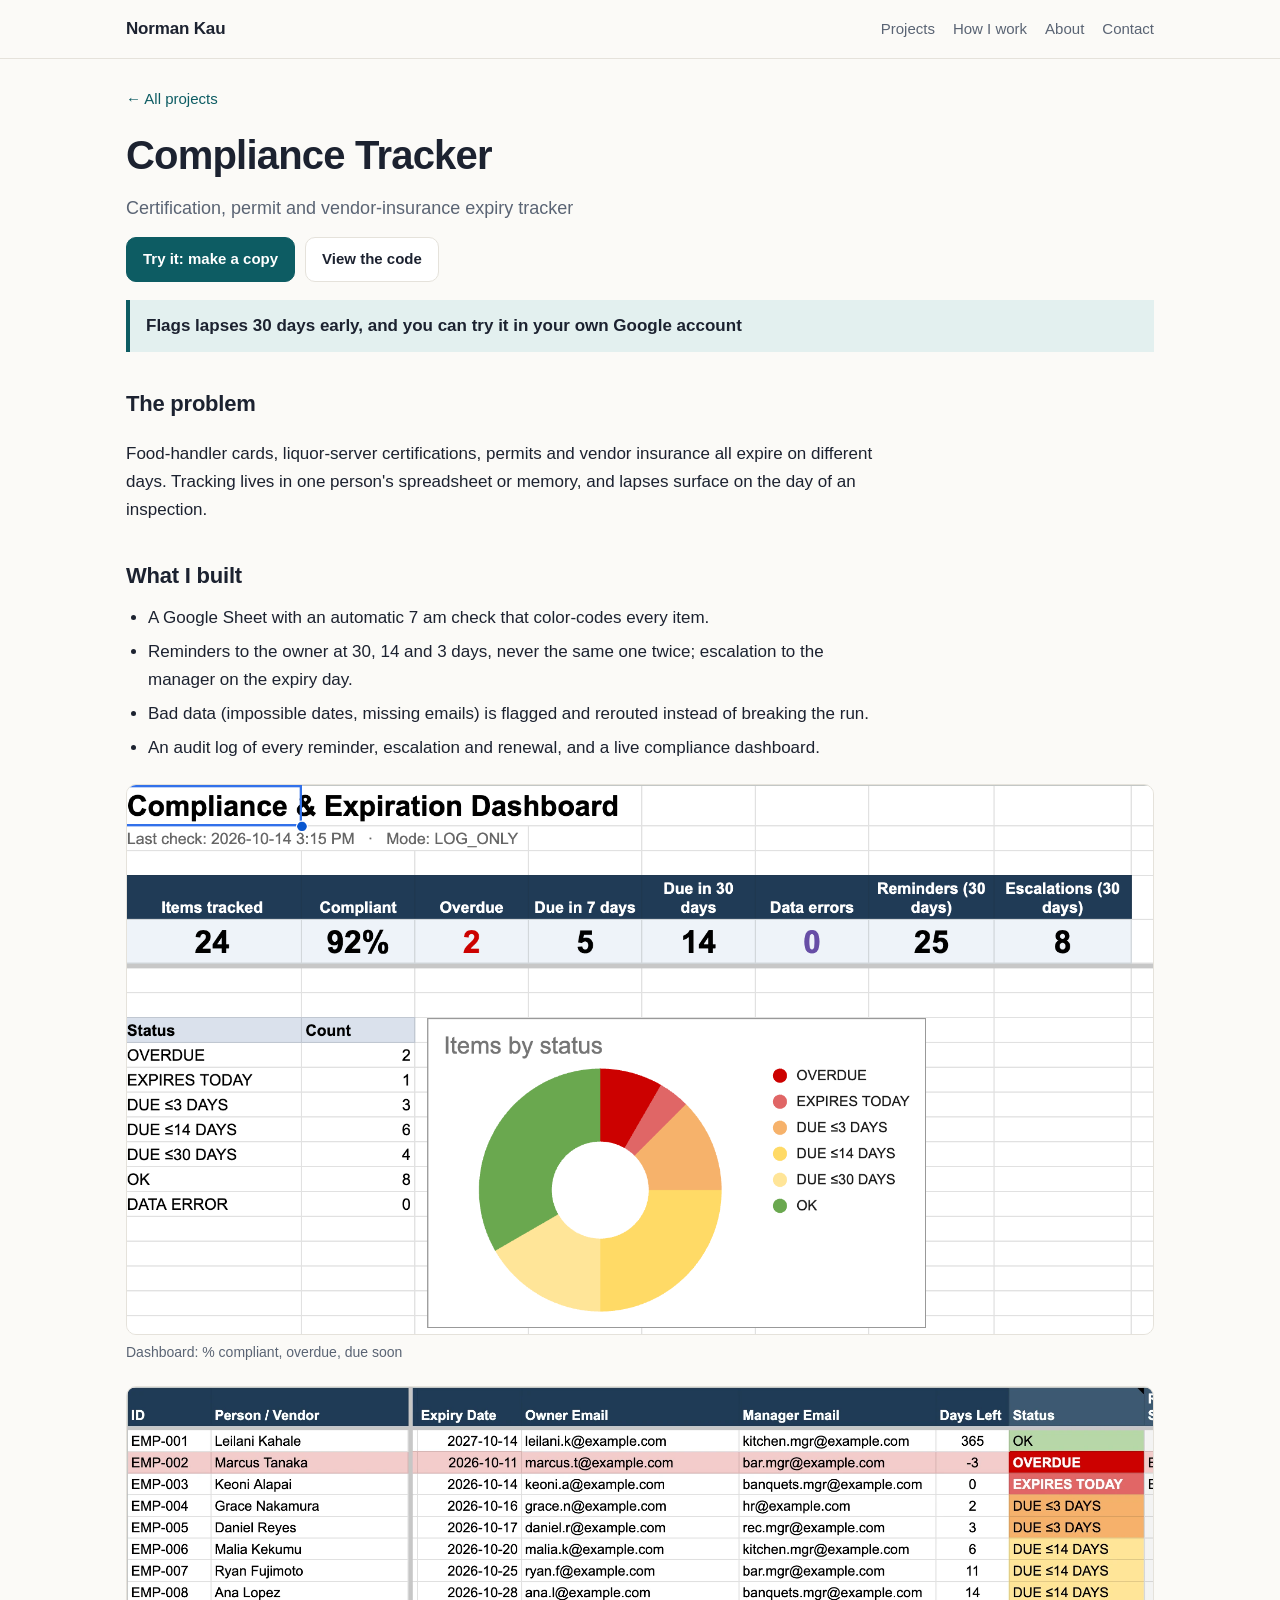
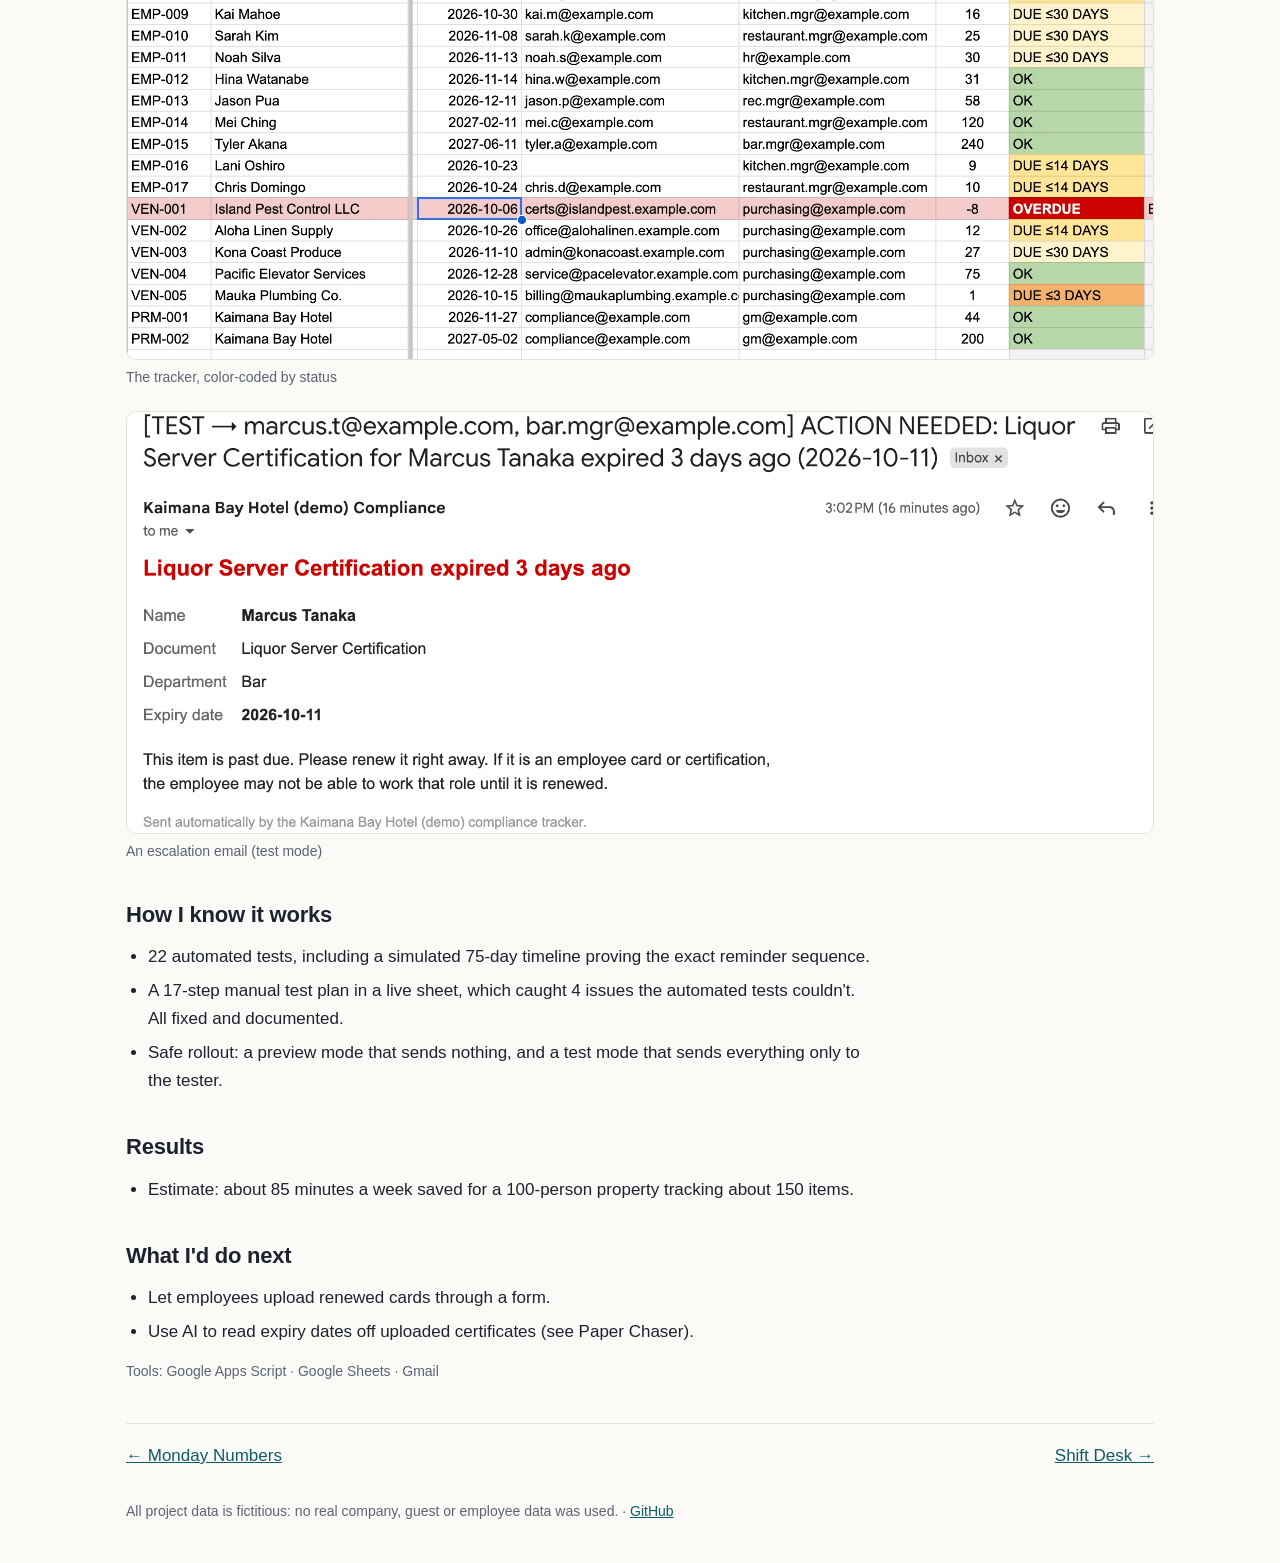
==== projects/compliance-tracker.html @ cc1967d3 "Portfolio site: home page and five project pages, generated from content.py Co-Authored-By: Claude O" ====
<!doctype html>
<html lang="en">
<head>
<meta charset="utf-8">
<meta name="viewport" content="width=device-width, initial-scale=1">
<title>Compliance Tracker · Norman Kau</title>
<meta name="description" content="Certification, permit and vendor-insurance expiry tracker">
<meta property="og:title" content="Compliance Tracker · Norman Kau">
<meta property="og:description" content="Certification, permit and vendor-insurance expiry tracker">
<link rel="stylesheet" href="../assets/style.css">
</head>
<body>
<header class="top"><div class="wrap">
  <a class="name" href="../index.html">Norman Kau</a>
  <nav><a href="../index.html#projects">Projects</a><a class="hide-sm" href="../index.html#how">How I work</a><a class="hide-sm" href="../index.html#about">About</a><a href="../index.html#contact">Contact</a></nav>
</div></header>
<main>

<div class="wrap project">
  <div class="crumbs"><a href="../index.html#projects">← All projects</a></div>
  <h1>Compliance Tracker</h1>
  <p class="tag">Certification, permit and vendor-insurance expiry tracker</p>
  <div class="buttons"><a class="btn primary" href="https://docs.google.com/spreadsheets/d/1eqmTiSv_Z3JL1mqJYDSq0thiGa12MsO5jR1klJnoUdo/copy">Try it: make a copy</a><a class="btn" href="https://github.com/NormStormm/compliance-tracker">View the code</a></div>
  <div class="result-box">Flags lapses 30 days early, and you can try it in your own Google account</div>
  <div class="prose">
    <h2>The problem</h2><p>Food-handler cards, liquor-server certifications, permits and vendor insurance all expire on different days. Tracking lives in one person&#x27;s spreadsheet or memory, and lapses surface on the day of an inspection.</p>
    <h2>What I built</h2><ul><li>A Google Sheet with an automatic 7 am check that color-codes every item.</li><li>Reminders to the owner at 30, 14 and 3 days, never the same one twice; escalation to the manager on the expiry day.</li><li>Bad data (impossible dates, missing emails) is flagged and rerouted instead of breaking the run.</li><li>An audit log of every reminder, escalation and renewal, and a live compliance dashboard.</li></ul>
  </div>
  <figure><img src="../assets/img/compliance-dashboard.png" alt="Dashboard: % compliant, overdue, due soon" loading="lazy"><figcaption>Dashboard: % compliant, overdue, due soon</figcaption></figure><figure><img src="../assets/img/compliance-tracker.webp" alt="The tracker, color-coded by status" loading="lazy"><figcaption>The tracker, color-coded by status</figcaption></figure><figure><img src="../assets/img/compliance-escalation-email.png" alt="An escalation email (test mode)" loading="lazy"><figcaption>An escalation email (test mode)</figcaption></figure>
  <div class="prose">
    <h2>How I know it works</h2><ul><li>22 automated tests, including a simulated 75-day timeline proving the exact reminder sequence.</li><li>A 17-step manual test plan in a live sheet, which caught 4 issues the automated tests couldn&#x27;t. All fixed and documented.</li><li>Safe rollout: a preview mode that sends nothing, and a test mode that sends everything only to the tester.</li></ul>
    <h2>Results</h2><ul><li>Estimate: about 85 minutes a week saved for a 100-person property tracking about 150 items.</li></ul>
    <h2>What I'd do next</h2><ul><li>Let employees upload renewed cards through a form.</li><li>Use AI to read expiry dates off uploaded certificates (see Paper Chaser).</li></ul>
    <p class="note">Tools: Google Apps Script · Google Sheets · Gmail</p>
  </div>
  <div class="next-prev"><a href="monday-numbers.html">← Monday Numbers</a><a href="shift-desk.html">Shift Desk →</a></div>
</div>
</main>
<footer><div class="wrap">All project data is fictitious: no real company, guest or employee data was used. · <a href="https://github.com/NormStormm">GitHub</a></div></footer>
</body>
</html>
---- assets/style.css ----
:root {
  --bg: #fbfaf7; --surface: #ffffff; --ink: #1c2230; --muted: #5a6474; --line: #e5e2db;
  --accent: #0d5c63; --accent-ink: #ffffff; --accent-soft: #e3f0ef; --chip: #f1efe9;
  --radius: 10px; --max: 1060px;
}
@media (prefers-color-scheme: dark) {
  :root:not([data-theme="light"]) {
    --bg: #121519; --surface: #1a1e24; --ink: #e9ecf0; --muted: #a2abb8; --line: #2a3039;
    --accent: #5fc1c7; --accent-ink: #0b1316; --accent-soft: #1d3234; --chip: #222831;
  }
}
* { box-sizing: border-box; }
html { scroll-behavior: smooth; }
body { margin: 0; background: var(--bg); color: var(--ink); font: 17px/1.65 -apple-system, BlinkMacSystemFont, "Segoe UI", Roboto, Helvetica, Arial, sans-serif; }
a { color: var(--accent); }
img { max-width: 100%; display: block; }
.wrap { max-width: var(--max); margin: 0 auto; padding: 0 16px; }

header.top { position: sticky; top: 0; z-index: 5; background: color-mix(in srgb, var(--bg) 92%, transparent); backdrop-filter: blur(6px); border-bottom: 1px solid var(--line); }
header.top .wrap { display: flex; align-items: center; justify-content: space-between; gap: 12px; height: 58px; }
header.top .name { font-weight: 650; text-decoration: none; color: var(--ink); letter-spacing: -.01em; }
header.top nav { display: flex; gap: 18px; font-size: 15px; }
header.top nav a { color: var(--muted); text-decoration: none; }
header.top nav a:hover { color: var(--ink); }
@media (max-width: 640px) { header.top nav a.hide-sm { display: none; } }

.hero { padding: 64px 0 40px; }
.hero h1 { font-size: clamp(30px, 5vw, 46px); line-height: 1.15; letter-spacing: -.02em; margin: 0 0 14px; max-width: 18em; }
.hero .sub { color: var(--muted); margin: 0 0 18px; font-size: 16px; }
.hero .intro { max-width: 40em; margin: 0 0 24px; }
.buttons { display: flex; flex-wrap: wrap; gap: 10px; }
.btn { display: inline-block; padding: 9px 16px; border-radius: var(--radius); border: 1px solid var(--line); background: var(--surface); color: var(--ink); text-decoration: none; font-size: 15px; font-weight: 550; }
.btn:hover { border-color: var(--accent); }
.btn.primary { background: var(--accent); color: var(--accent-ink); border-color: var(--accent); }

section { padding: 36px 0; scroll-margin-top: 64px; }
h2 { font-size: 26px; letter-spacing: -.01em; margin: 0 0 18px; }
.cards { display: grid; grid-template-columns: repeat(auto-fill, minmax(300px, 1fr)); gap: 18px; }
.card { background: var(--surface); border: 1px solid var(--line); border-radius: 14px; overflow: hidden; text-decoration: none; color: var(--ink); display: flex; flex-direction: column; transition: border-color .15s, transform .15s; }
.card:hover { border-color: var(--accent); transform: translateY(-2px); }
.card .thumb { aspect-ratio: 16 / 9; background: var(--chip); overflow: hidden; border-bottom: 1px solid var(--line); }
.card .thumb img { width: 100%; height: 100%; object-fit: cover; object-position: top left; }
.card .body { padding: 14px 16px 16px; display: flex; flex-direction: column; gap: 6px; flex: 1; }
.card h3 { margin: 0; font-size: 19px; }
.card .tag { color: var(--muted); font-size: 14px; margin: 0; }
.card .result { margin: 4px 0 6px; font-size: 15.5px; font-weight: 550; }
.chips { display: flex; flex-wrap: wrap; gap: 6px; margin-top: auto; padding-top: 6px; }
.chips span { font-size: 12.5px; background: var(--chip); color: var(--muted); padding: 2px 9px; border-radius: 999px; }

.steps { display: grid; grid-template-columns: repeat(auto-fit, minmax(190px, 1fr)); gap: 14px; counter-reset: step; }
.step { background: var(--surface); border: 1px solid var(--line); border-radius: 12px; padding: 14px 16px; }
.step b { display: block; margin-bottom: 4px; }
.step b::before { counter-increment: step; content: counter(step) ". "; color: var(--accent); }
.step p { margin: 0; color: var(--muted); font-size: 15px; }

.about p { max-width: 42em; }
.contact { background: var(--accent-soft); border-radius: 14px; padding: 22px; }
.contact p { margin: 0 0 12px; }
footer { padding: 30px 0 40px; color: var(--muted); font-size: 14px; }

/* project pages */
.crumbs { padding-top: 28px; font-size: 15px; }
.crumbs a { text-decoration: none; }
.project h1 { font-size: clamp(28px, 4.5vw, 40px); margin: 10px 0 6px; letter-spacing: -.02em; }
.project .tag { color: var(--muted); margin: 0 0 14px; font-size: 18px; }
.project .result-box { background: var(--accent-soft); border-left: 4px solid var(--accent); padding: 12px 16px; border-radius: 0; margin: 18px 0 22px; font-weight: 600; }
.project h2 { font-size: 22px; margin: 34px 0 10px; }
.project ul { padding-left: 22px; margin: 0; }
.project li { margin: 6px 0; }
.project .prose { max-width: 44em; }
figure { margin: 22px 0; }
figure img { border: 1px solid var(--line); border-radius: 10px; background: #fff; }
figcaption { color: var(--muted); font-size: 14px; margin-top: 6px; }
.note { color: var(--muted); font-size: 14px; }
.next-prev { display: flex; justify-content: space-between; gap: 12px; flex-wrap: wrap; border-top: 1px solid var(--line); margin-top: 40px; padding-top: 18px; }
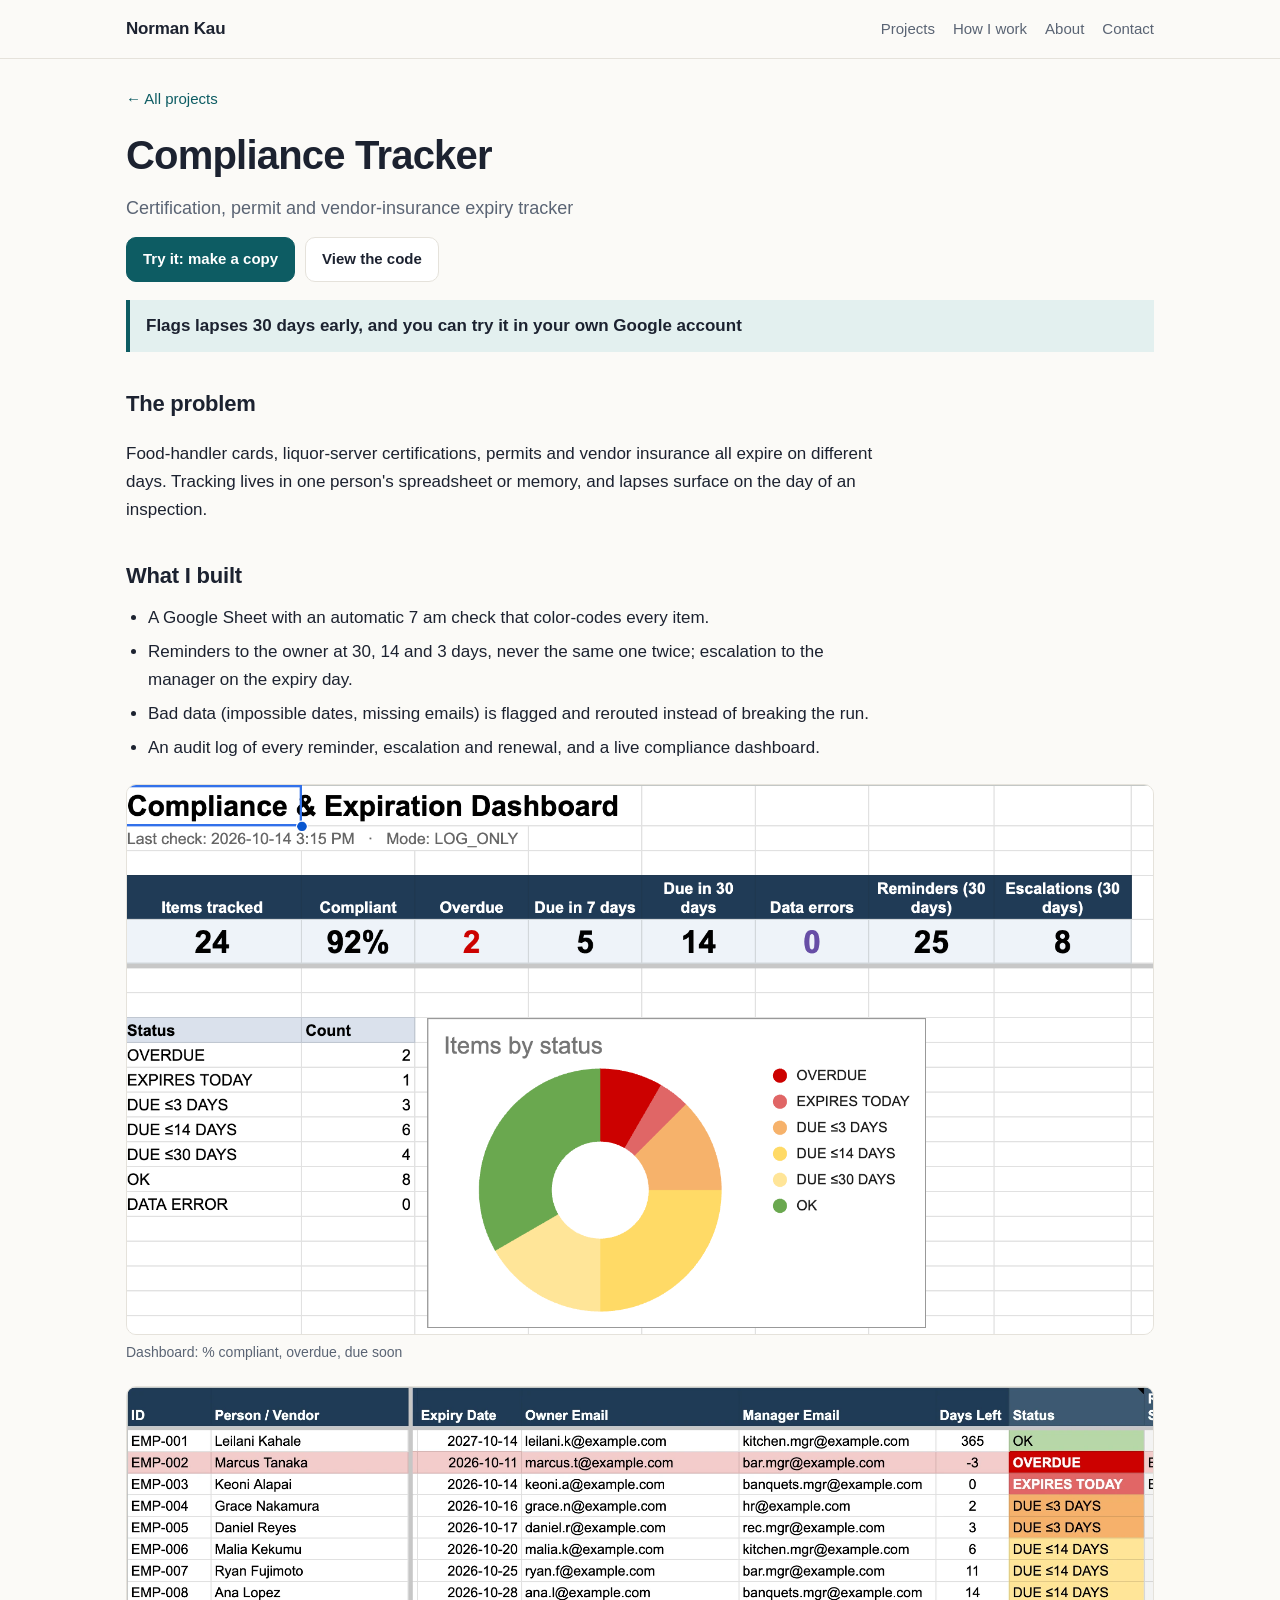
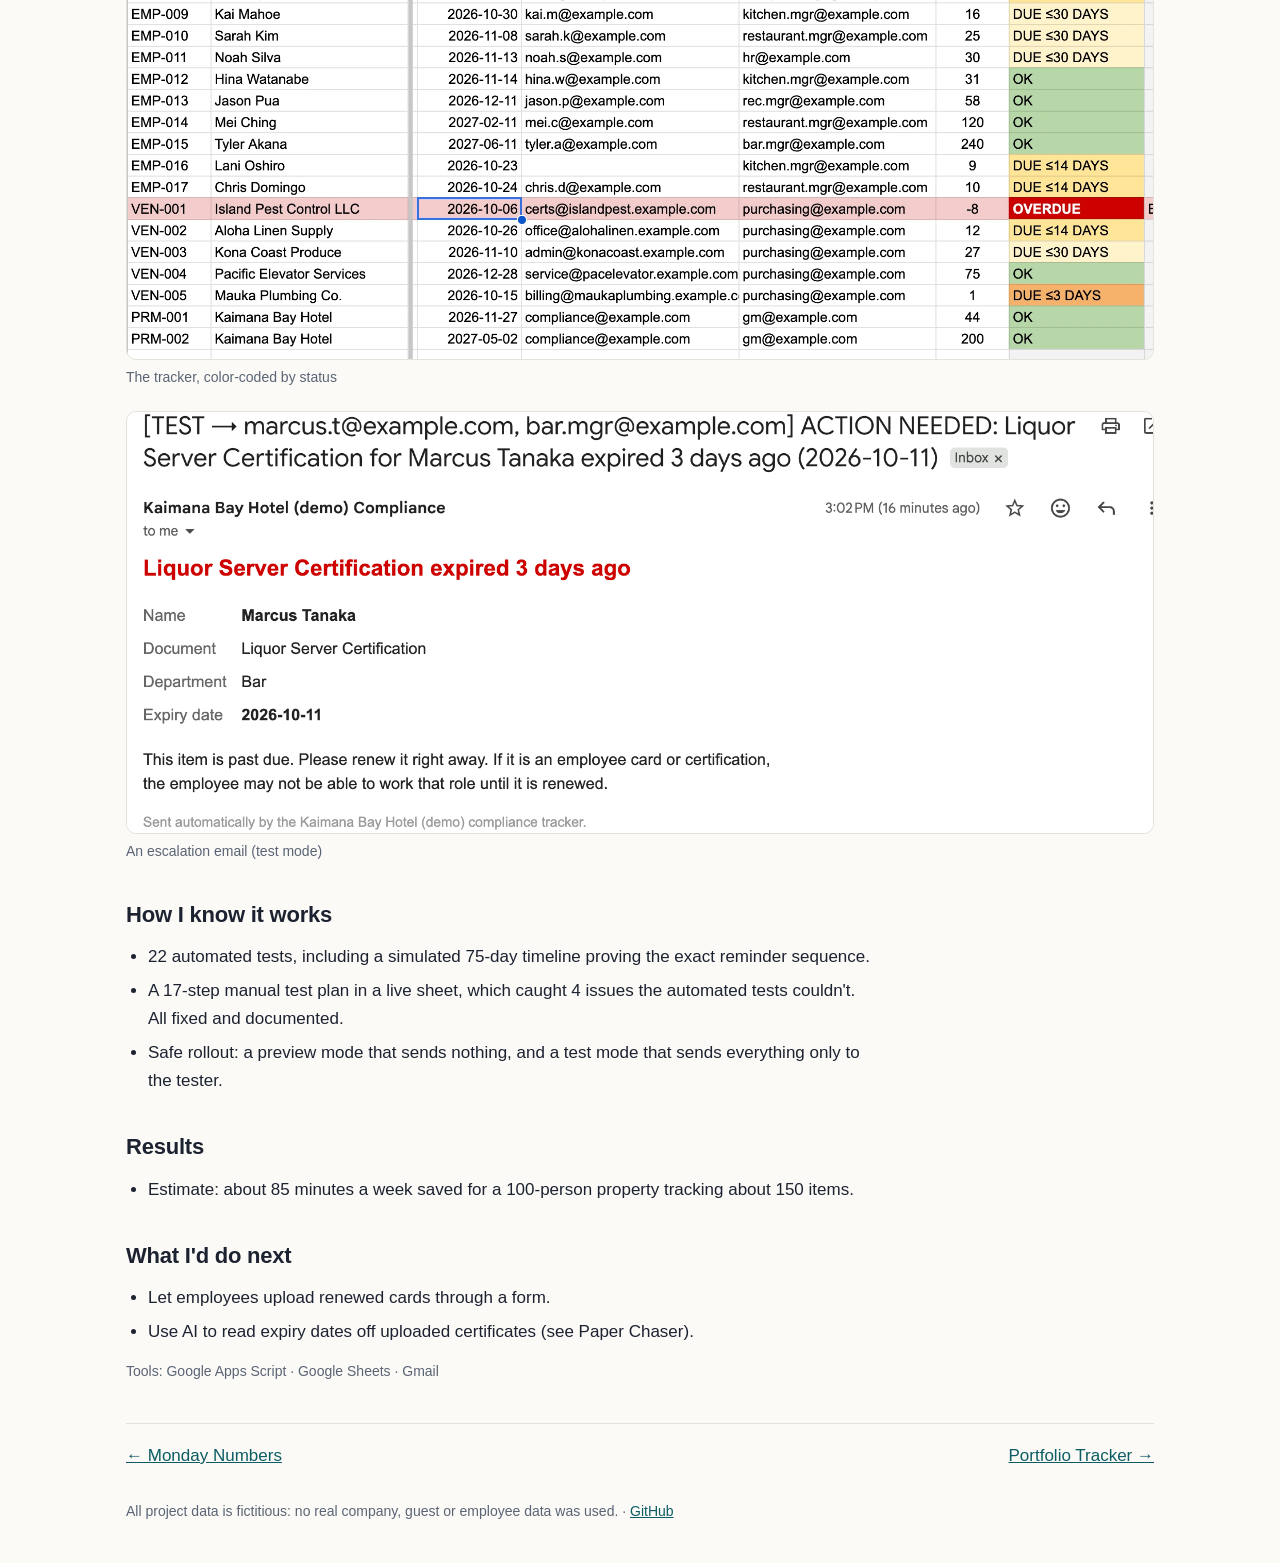
==== commit a13d7d3d: "Add project 6: portfolio tracking notification system Co-Authored-By: Claude Opus 5.5 <noreply@anthr" ====
--- a/projects/compliance-tracker.html
+++ b/projects/compliance-tracker.html
@@ -33,7 +33,7 @@
     <h2>What I'd do next</h2><ul><li>Let employees upload renewed cards through a form.</li><li>Use AI to read expiry dates off uploaded certificates (see Paper Chaser).</li></ul>
     <p class="note">Tools: Google Apps Script · Google Sheets · Gmail</p>
   </div>
-  <div class="next-prev"><a href="monday-numbers.html">← Monday Numbers</a><a href="shift-desk.html">Shift Desk →</a></div>
+  <div class="next-prev"><a href="monday-numbers.html">← Monday Numbers</a><a href="portfolio-tracker.html">Portfolio Tracker →</a></div>
 </div>
 </main>
 <footer><div class="wrap">All project data is fictitious: no real company, guest or employee data was used. · <a href="https://github.com/NormStormm">GitHub</a></div></footer>
